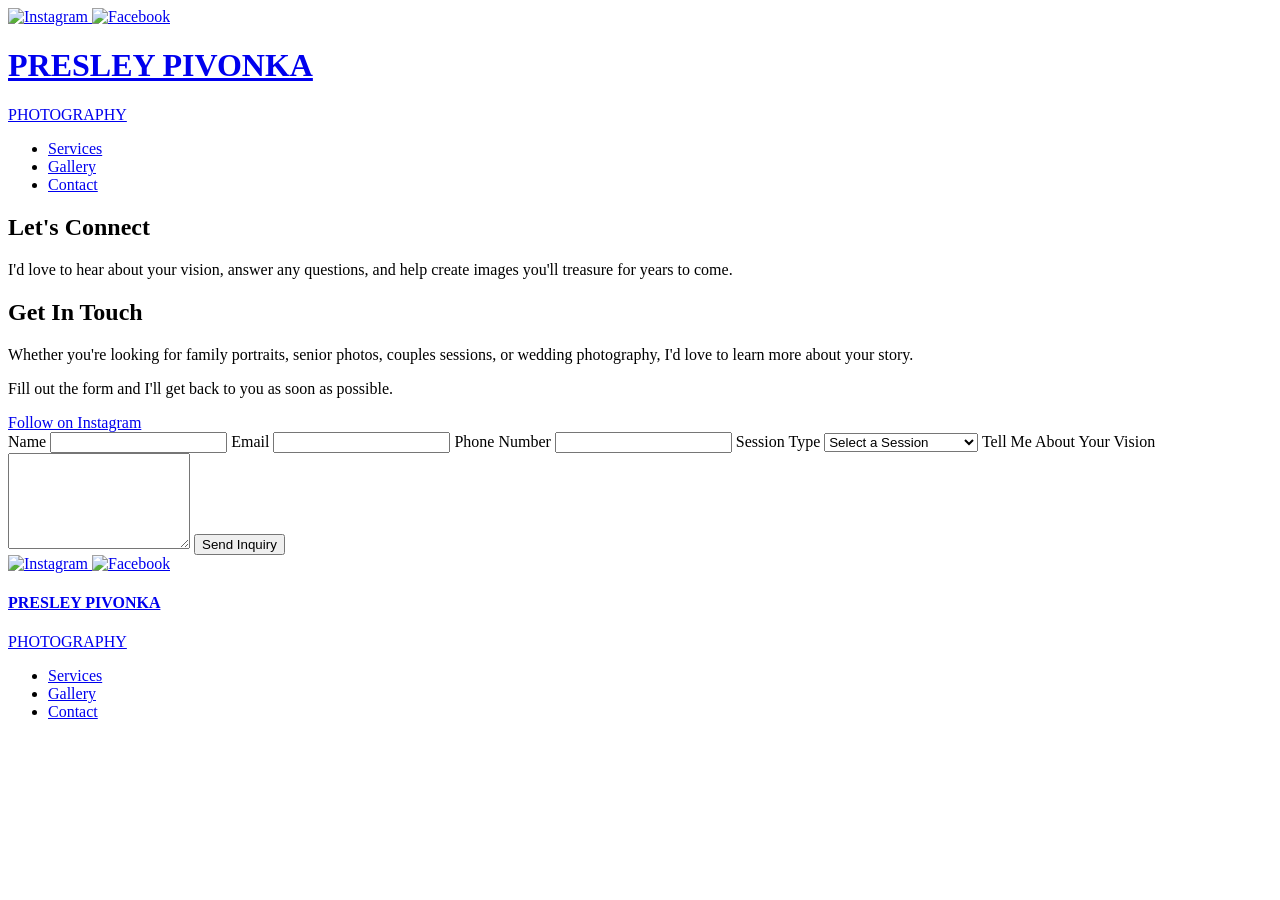
==== contact.html @ f3a0726c "added favicons" ====
<!DOCTYPE html>
<html lang="en">
<head>
    <meta charset="UTF-8">
    <meta name="viewport" content="width=device-width, initial-scale=1.0">

    <title>Contact | Presley Pivonka Photography</title>

    <link rel="preconnect" href="https://fonts.googleapis.com">
    <link rel="preconnect" href="https://fonts.gstatic.com" crossorigin>

    <link href="https://fonts.googleapis.com/css2?family=Cormorant+Garamond:wght@400;600&family=Inter:wght@300;400;500&display=swap" rel="stylesheet">

	<link rel="icon" href="images/branding/favicon.ico" sizes="any">
	<link rel="icon" type="image/png" sizes="32x32" href="images/branding/favicon-32x32.png">
	<link rel="icon" type="image/png" sizes="192x192" href="images/branding/favicon-192x192.png">
	<link rel="apple-touch-icon" href="images/branding/favicon-192x192.png">

    <link rel="stylesheet" href="css/style.css">
</head>

<body>

<header>
    <div class="nav-wrapper">

        <div class="socials">
            <a href="https://instagram.com/presley.pivonka/" target="_blank">
				<img src="images/branding/instagram.png" alt="Instagram">
			</a>

			<a href="https://facebook.com/presley.pivonka" target="_blank">
				<img src="images/branding/facebook.png" alt="Facebook">
			</a>
        </div>

        <a href="index.html" class="logo">
            <h1>PRESLEY PIVONKA</h1>
            <span>PHOTOGRAPHY</span>
        </a>

        <nav>
            <ul>
                <li><a href="services.html">Services</a></li>
                <li><a href="gallery.html">Gallery</a></li>
                <li><a href="contact.html">Contact</a></li>
            </ul>
        </nav>

    </div>
</header>

<main class="container">

    <section class="page-header">
        <h1>Let's Connect</h1>

        <p>
            I'd love to hear about your vision, answer any questions,
            and help create images you'll treasure for years to come.
        </p>
    </section>

    <section class="contact-section">

        <div class="contact-info">

            <h2>Get In Touch</h2>

            <p>
                Whether you're looking for family portraits, senior photos,
                couples sessions, or wedding photography, I'd love to learn
                more about your story.
            </p>

            <p>
                Fill out the form and I'll get back to you as soon as possible.
            </p>

            <div class="contact-social">
                <a href="https://instagram.com/yourprofile" target="_blank">
                    Follow on Instagram
                </a>
            </div>

        </div>

        <form 
			class="contact-form" 
			action="https://formspree.io/f/xqejoepv" 
			method="POST"
		>
			<input
				type="hidden"
				name="_subject"
				value="New Photography Inquiry"
			>

			<input
				type="hidden"
				name="_next"
				value="thank-you.html"
			>
			
			<input
				type="text"
				name="_gotcha"
				style="display:none"
			/>

            <label for="name">Name</label>
            <input
                type="text"
                id="name"
                name="name"
                required
            >

            <label for="email">Email</label>
            <input
                type="email"
                id="email"
                name="email"
                required
            >

            <label for="phone">Phone Number</label>
            <input
                type="tel"
                id="phone"
                name="phone"
            >

            <label for="session-type">Session Type</label>
            <select id="session-type" name="session-type">

                <option value="">Select a Session</option>
                <option>Family Session</option>
                <option>Senior Portraits</option>
                <option>Couples Session</option>
                <option>Engagement Session</option>
                <option>Wedding Photography</option>
                <option>Other</option>

            </select>

            <label for="message">Tell Me About Your Vision</label>
            <textarea
                id="message"
                name="message"
                rows="6"
                required
            ></textarea>

            <button type="submit" class="submit-btn">
                Send Inquiry
            </button>

        </form>

    </section>

</main>

<div class="divider"></div>

<footer>

    <div class="footer-inner">

        <div class="footer-socials">
            <a href="https://instagram.com/presley.pivonka/" target="_blank">
				<img src="images/branding/instagram.png" alt="Instagram">
			</a>

			<a href="https://facebook.com/presley.pivonka" target="_blank">
				<img src="images/branding/facebook.png" alt="Facebook">
			</a>
        </div>

        <a href="index.html" class="footer-logo">
            <h4>PRESLEY PIVONKA</h4>
            <span>PHOTOGRAPHY</span>
        </a>

        <div class="footer-links">
            <ul>
                <li><a href="services.html">Services</a></li>
                <li><a href="gallery.html">Gallery</a></li>
                <li><a href="contact.html">Contact</a></li>
            </ul>
        </div>

    </div>

</footer>

</body>
</html>
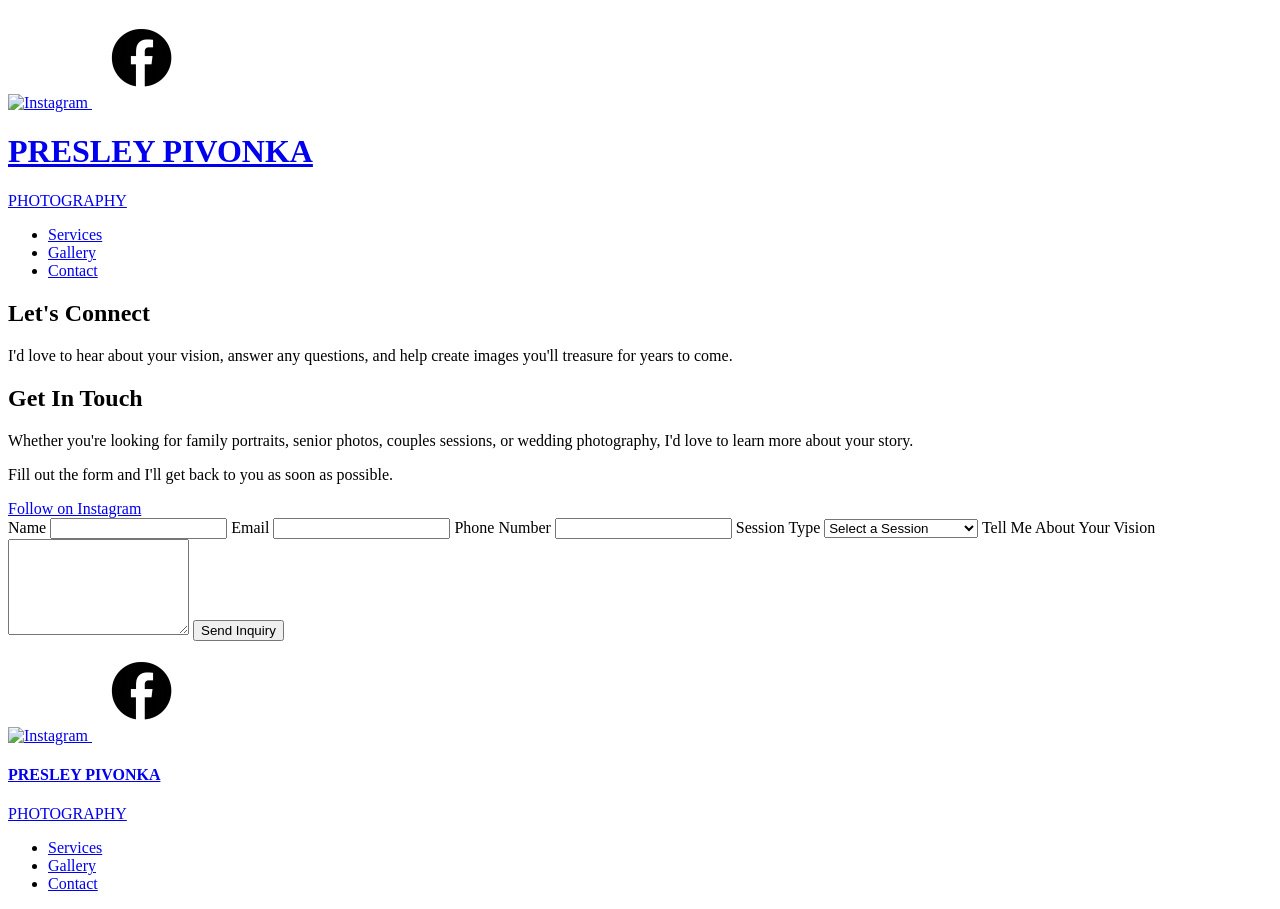
==== commit 2e1cc1fe: "Minor bug fixes" ====
--- a/contact.html
+++ b/contact.html
@@ -78,7 +78,7 @@
             </p>
 
             <div class="contact-social">
-                <a href="https://instagram.com/yourprofile" target="_blank">
+                <a href="https://instagram.com/presley.pivonka/" target="_blank">
                     Follow on Instagram
                 </a>
             </div>
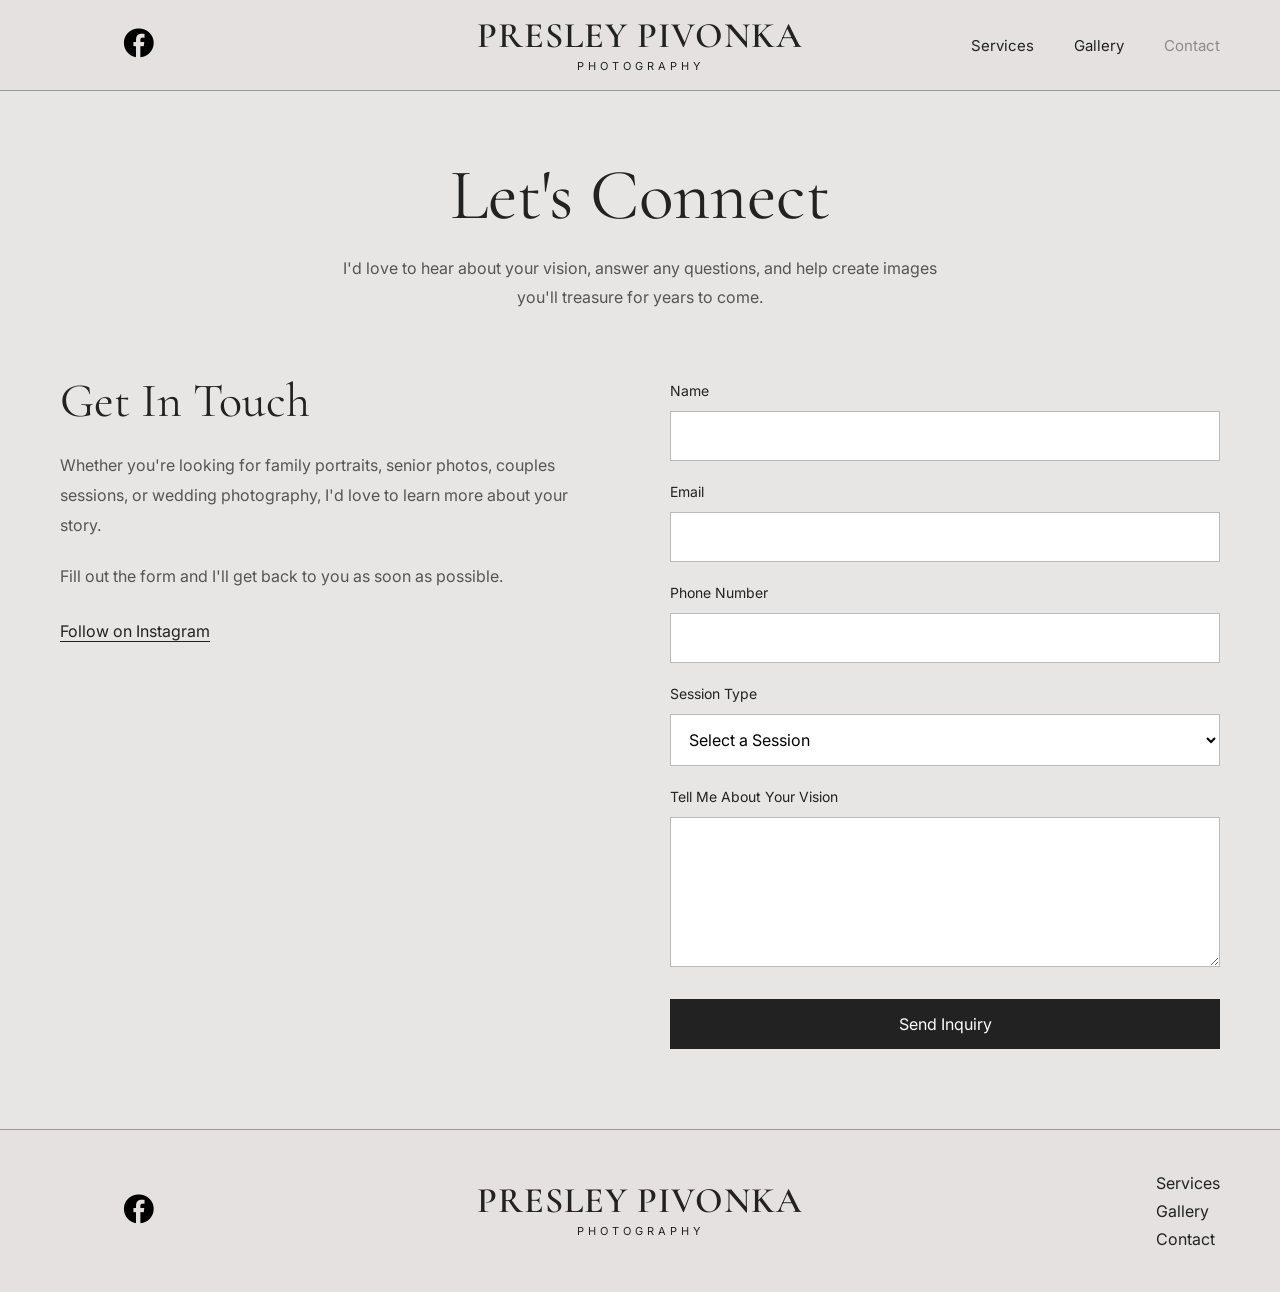
==== commit 2b7cdd5c: "Code cleanup" ====
--- a/contact.html
+++ b/contact.html
@@ -3,13 +3,14 @@
 <head>
     <meta charset="UTF-8">
     <meta name="viewport" content="width=device-width, initial-scale=1.0">
+	<meta name="description" content="Presley Pivonka Photography — capturing authentic family, senior, couples, and wedding moments in the Midwest.">
 
     <title>Contact | Presley Pivonka Photography</title>
 
     <link rel="preconnect" href="https://fonts.googleapis.com">
     <link rel="preconnect" href="https://fonts.gstatic.com" crossorigin>
 
-    <link href="https://fonts.googleapis.com/css2?family=Cormorant+Garamond:wght@400;600&family=Inter:wght@300;400;500&display=swap" rel="stylesheet">
+    <link href="https://fonts.googleapis.com/css2?family=Cormorant+Garamond:wght@300;400;600&family=Inter:wght@300;400;500&display=swap" rel="stylesheet">
 
 	<link rel="icon" href="images/branding/favicon.ico" sizes="any">
 	<link rel="icon" type="image/png" sizes="32x32" href="images/branding/favicon-32x32.png">
@@ -25,25 +26,25 @@
     <div class="nav-wrapper">
 
         <div class="socials">
-            <a href="https://instagram.com/presley.pivonka/" target="_blank">
-				<img src="images/branding/instagram.png" alt="Instagram">
-			</a>
-
-			<a href="https://facebook.com/presley.pivonka" target="_blank">
-				<img src="images/branding/facebook.png" alt="Facebook">
+            <a href="https://instagram.com/presley.pivonka/" target="_blank" rel="noopener noreferrer" aria-label="Presley Pivonka on Instagram">
+				<img src="images/branding/instagram.png" alt="">
+			</a>
+
+			<a href="https://facebook.com/presley.pivonka" target="_blank" rel="noopener noreferrer" aria-label="Presley Pivonka on Facebook">
+				<img src="images/branding/facebook.png" alt="">
 			</a>
         </div>
 
         <a href="index.html" class="logo">
-            <h1>PRESLEY PIVONKA</h1>
+            <p class="logo-name">PRESLEY PIVONKA</p>
             <span>PHOTOGRAPHY</span>
         </a>
 
-        <nav>
+        <nav aria-label="Main navigation">
             <ul>
                 <li><a href="services.html">Services</a></li>
                 <li><a href="gallery.html">Gallery</a></li>
-                <li><a href="contact.html">Contact</a></li>
+                <li><a href="contact.html" aria-current="page">Contact</a></li>
             </ul>
         </nav>
 
@@ -78,7 +79,7 @@
             </p>
 
             <div class="contact-social">
-                <a href="https://instagram.com/presley.pivonka/" target="_blank">
+                <a href="https://instagram.com/presley.pivonka/" target="_blank" rel="noopener noreferrer">
                     Follow on Instagram
                 </a>
             </div>
@@ -99,12 +100,14 @@
 			<input
 				type="hidden"
 				name="_next"
-				value="thank-you.html"
+				value="https://presleypivonkaphotography.com/thank-you.html"
 			>
 			
 			<input
 				type="text"
 				name="_gotcha"
+				tabindex="-1"
+				autocomplete="off"
 				style="display:none"
 			/>
 
@@ -113,6 +116,7 @@
                 type="text"
                 id="name"
                 name="name"
+				autocomplete="name"
                 required
             >
 
@@ -121,6 +125,7 @@
                 type="email"
                 id="email"
                 name="email"
+				autocomplete="email"
                 required
             >
 
@@ -129,6 +134,7 @@
                 type="tel"
                 id="phone"
                 name="phone"
+				autocomplete="tel"
             >
 
             <label for="session-type">Session Type</label>
@@ -169,17 +175,17 @@
     <div class="footer-inner">
 
         <div class="footer-socials">
-            <a href="https://instagram.com/presley.pivonka/" target="_blank">
-				<img src="images/branding/instagram.png" alt="Instagram">
-			</a>
-
-			<a href="https://facebook.com/presley.pivonka" target="_blank">
-				<img src="images/branding/facebook.png" alt="Facebook">
+            <a href="https://instagram.com/presley.pivonka/" target="_blank" rel="noopener noreferrer" aria-label="Presley Pivonka on Instagram">
+				<img src="images/branding/instagram.png" alt="">
+			</a>
+
+			<a href="https://facebook.com/presley.pivonka" target="_blank" rel="noopener noreferrer" aria-label="Presley Pivonka on Facebook">
+				<img src="images/branding/facebook.png" alt="">
 			</a>
         </div>
 
         <a href="index.html" class="footer-logo">
-            <h4>PRESLEY PIVONKA</h4>
+            <p class="logo-name">PRESLEY PIVONKA</p>
             <span>PHOTOGRAPHY</span>
         </a>
 
--- a/css/style.css
+++ b/css/style.css
@@ -0,0 +1,701 @@
+/* =====================
+   CSS VARIABLES
+===================== */
+
+:root {
+    --bg:           #e8e5e5;
+    --surface:      #e5e1e1;
+    --text:         #222;
+    --muted:        #555;
+    --border:       #bbb;
+    --border-light: #ddd;
+    --border-mid:   #999;
+    --white:        #fff;
+}
+
+/* =====================
+   GLOBAL
+===================== */
+
+html {
+    scroll-behavior: smooth;
+}
+
+a:focus-visible,
+button:focus-visible,
+input:focus-visible,
+select:focus-visible,
+textarea:focus-visible {
+    outline: 2px solid var(--text);
+    outline-offset: 2px;
+}
+
+* {
+    margin: 0;
+    padding: 0;
+    box-sizing: border-box;
+}
+
+img {
+    max-width: 100%;
+    display: block;
+}
+
+body {
+    background: var(--bg);
+    color: var(--text);
+    font-family: 'Inter', sans-serif;
+}
+
+/* =====================
+   HEADER
+===================== */
+
+header {
+    background: var(--surface);
+    border-bottom: 1px solid var(--border-mid);
+}
+
+.nav-wrapper {
+    max-width: 1200px;
+    width: 100%;
+    margin: auto;
+    padding: 0 20px;
+    height: 90px;
+
+    display: grid;
+    grid-template-columns: 1fr auto 1fr;
+    align-items: center;
+}
+
+/* Logo Link */
+
+.logo {
+    text-align: center;
+    line-height: 1.1;
+    text-decoration: none;
+    color: var(--text);
+    display: block;
+    cursor: pointer;
+    transition: opacity .3s ease;
+}
+
+.logo:hover {
+    opacity: .8;
+}
+
+/* Shared styles for <h1> (home) and <p class="logo-name"> (inner pages) */
+.logo h1,
+.logo-name {
+    font-family: 'Cormorant Garamond', serif;
+    font-size: 36px;
+    letter-spacing: 1px;
+    font-weight: 600;
+    margin: 0;
+}
+
+.logo span {
+    font-size: 11px;
+    letter-spacing: 4px;
+}
+
+/* Social Images */
+
+.socials {
+    justify-self: start;
+}
+
+.socials a {
+    display: inline-block;
+}
+
+.socials img {
+    width: 50px;
+    height: auto;
+    display: block;
+    transition: opacity .3s ease;
+}
+
+.socials img:hover {
+    opacity: .8;
+}
+
+/* Navigation */
+
+nav {
+    justify-self: end;
+}
+
+nav ul {
+    display: flex;
+    list-style: none;
+    gap: 40px;
+}
+
+nav a {
+    text-decoration: none;
+    color: var(--text);
+    font-size: 15px;
+    transition: opacity .3s ease;
+}
+
+nav a:hover {
+    opacity: .7;
+}
+
+/* Active page indicator */
+nav a[aria-current="page"] {
+    opacity: .45;
+    pointer-events: none;
+}
+
+/* =====================
+   MAIN CONTENT
+===================== */
+
+.container {
+    max-width: 1200px;
+    width: 100%;
+    margin: 25px auto 0;
+    padding: 0 20px;
+}
+
+/* Hero Images */
+
+.hero-grid {
+    display: grid;
+    grid-template-columns: 1fr 1fr;
+    gap: 12px;
+}
+
+.hero-grid img {
+    width: 100%;
+    height: 800px;
+    object-fit: cover;
+    display: block;
+}
+
+/* =====================
+   ABOUT SECTION
+===================== */
+
+.about {
+    margin-top: 28px;
+
+    display: grid;
+    grid-template-columns: 38% 62%;
+    gap: 18px;
+    align-items: start;
+}
+
+.about-image img {
+    width: 100%;
+    aspect-ratio: 4 / 5;
+    object-fit: cover;
+    border: 1px solid var(--muted);
+}
+
+.about-content small {
+    display: block;
+    margin-bottom: 14px;
+    font-size: 14px;
+}
+
+.about-content h2 {
+    font-size: 58px;
+    font-weight: 300;
+    margin-bottom: 25px;
+    font-family: 'Cormorant Garamond', serif;
+}
+
+.about-content p {
+    max-width: 520px;
+    line-height: 1.9;
+    color: var(--muted);
+    margin-bottom: 22px;
+}
+
+/* =====================
+   CTA
+===================== */
+
+.cta {
+    text-align: center;
+    margin: 55px 0 40px;
+}
+
+.cta h3 {
+    font-family: 'Cormorant Garamond', serif;
+    font-size: 64px;
+    font-weight: 400;
+    margin-bottom: 30px;
+}
+
+/* Reset service-btn margin when used inside .cta */
+.cta .service-btn {
+    margin: 0;
+}
+
+/* =====================
+   DIVIDER
+===================== */
+
+.divider {
+    border-top: 1px solid var(--border-mid);
+}
+
+/* =====================
+   FOOTER
+===================== */
+
+footer {
+    background: var(--surface);
+    padding: 35px 0;
+}
+
+.footer-inner {
+    max-width: 1200px;
+    width: 100%;
+    margin: auto;
+    padding: 0 20px;
+
+    display: grid;
+    grid-template-columns: 1fr auto 1fr;
+    align-items: center;
+}
+
+/* Footer Social Images */
+
+.footer-socials {
+    justify-self: start;
+}
+
+.footer-socials a {
+    display: inline-block;
+}
+
+.footer-socials img {
+    width: 50px;
+    height: auto;
+    display: block;
+    transition: opacity .3s ease;
+}
+
+.footer-socials img:hover {
+    opacity: .8;
+}
+
+/* Footer Logo Link */
+
+.footer-logo {
+    text-align: center;
+    text-decoration: none;
+    color: var(--text);
+    display: block;
+    cursor: pointer;
+    transition: opacity .3s ease;
+}
+
+.footer-logo:hover {
+    opacity: .8;
+}
+
+/* Shared between old <h4> and new <p class="logo-name"> in footer */
+.footer-logo h4,
+.footer-logo .logo-name {
+    font-family: 'Cormorant Garamond', serif;
+    font-size: 36px;
+    line-height: 1;
+    font-weight: 600;
+    margin: 0;
+}
+
+.footer-logo span {
+    font-size: 11px;
+    letter-spacing: 4px;
+}
+
+.footer-links {
+    justify-self: end;
+}
+
+.footer-links ul {
+    list-style: none;
+}
+
+.footer-links li {
+    margin: 8px 0;
+}
+
+.footer-links a {
+    text-decoration: none;
+    color: var(--text);
+    transition: opacity .3s ease;
+}
+
+.footer-links a:hover {
+    opacity: .7;
+}
+
+/* =====================
+   TABLET
+===================== */
+
+@media (max-width: 900px) {
+
+    .nav-wrapper,
+    .footer-inner {
+        grid-template-columns: 1fr;
+        gap: 20px;
+        height: auto;
+        padding: 20px;
+        text-align: center;
+    }
+
+    nav,
+    .footer-links {
+        justify-self: center;
+    }
+
+    .socials,
+    .footer-socials {
+        justify-self: center;
+    }
+
+    nav ul {
+        flex-wrap: wrap;
+        justify-content: center;
+        gap: 20px;
+    }
+
+    .hero-grid {
+        grid-template-columns: 1fr;
+        gap: 20px;
+    }
+
+    .hero-grid img {
+        height: auto;
+        aspect-ratio: 4/5;
+    }
+
+    .about {
+        grid-template-columns: 1fr;
+        gap: 30px;
+    }
+
+    .about-content {
+        text-align: center;
+    }
+
+    .about-content p {
+        max-width: 100%;
+    }
+
+    .about-content h2 {
+        font-size: 42px;
+    }
+
+    .cta {
+        padding: 0 20px;
+    }
+
+    .cta h3 {
+        font-size: 42px;
+        line-height: 1.2;
+    }
+}
+
+/* =====================
+   MOBILE
+===================== */
+
+@media (max-width: 480px) {
+
+    .container {
+        padding: 0 16px;
+    }
+
+    .nav-wrapper,
+    .footer-inner {
+        padding: 16px;
+    }
+
+    .logo h1,
+    .logo-name {
+        font-size: 28px;
+    }
+
+    .about-content h2 {
+        font-size: 34px;
+    }
+
+    .cta h3 {
+        font-size: 32px;
+    }
+
+    nav ul {
+        gap: 15px;
+    }
+
+    .socials img,
+    .footer-socials img {
+        width: 40px;
+    }
+}
+
+/* =====================
+   GALLERY PAGE
+===================== */
+
+.page-header {
+    text-align: center;
+    margin: 60px 0;
+}
+
+.page-header h1 {
+    font-family: 'Cormorant Garamond', serif;
+    font-size: 72px;
+    font-weight: 400;
+    margin-bottom: 15px;
+}
+
+.page-header p {
+    max-width: 600px;
+    margin: 0 auto;
+    line-height: 1.8;
+    color: var(--muted);
+}
+
+.gallery-section {
+    margin-bottom: 80px;
+}
+
+.gallery-section h2 {
+    font-family: 'Cormorant Garamond', serif;
+    font-size: 48px;
+    font-weight: 400;
+    margin-bottom: 25px;
+    text-align: center;
+}
+
+.gallery-grid {
+    display: grid;
+    grid-template-columns: repeat(auto-fit, minmax(300px, 1fr));
+    gap: 20px;
+}
+
+/* Wrapper clips the scale-on-hover so images don't bleed outside their cell */
+.gallery-item {
+    overflow: hidden;
+}
+
+.gallery-item img {
+    width: 100%;
+    aspect-ratio: 4/5;
+    object-fit: cover;
+    display: block;
+    transition: transform .3s ease;
+}
+
+.gallery-item img:hover {
+    transform: scale(1.02);
+}
+
+@media (max-width: 768px) {
+
+    .page-header h1 {
+        font-size: 52px;
+    }
+
+    .gallery-section h2 {
+        font-size: 36px;
+    }
+
+    .gallery-grid {
+        grid-template-columns: 1fr;
+    }
+}
+
+/* =====================
+   CONTACT PAGE
+===================== */
+
+.contact-section {
+    display: grid;
+    grid-template-columns: 1fr 1fr;
+    gap: 60px;
+    margin-bottom: 80px;
+}
+
+.contact-info h2 {
+    font-family: 'Cormorant Garamond', serif;
+    font-size: 48px;
+    font-weight: 400;
+    margin-bottom: 20px;
+}
+
+.contact-info p {
+    line-height: 1.9;
+    color: var(--muted);
+    margin-bottom: 20px;
+}
+
+.contact-social {
+    margin-top: 30px;
+}
+
+.contact-social a {
+    text-decoration: none;
+    color: var(--text);
+    border-bottom: 1px solid var(--text);
+    transition: opacity .3s ease;
+}
+
+.contact-social a:hover {
+    opacity: .7;
+}
+
+.contact-form {
+    display: flex;
+    flex-direction: column;
+    gap: 12px;
+}
+
+.contact-form label {
+    font-size: 14px;
+    margin-top: 10px;
+}
+
+.contact-form input,
+.contact-form select,
+.contact-form textarea {
+    padding: 14px;
+    border: 1px solid var(--border);
+    background: var(--white);
+    font-size: 16px;
+    font-family: 'Inter', sans-serif;
+}
+
+.contact-form textarea {
+    resize: vertical;
+}
+
+.submit-btn {
+    margin-top: 20px;
+    padding: 15px;
+    border: none;
+    background: var(--text);
+    color: var(--white);
+    cursor: pointer;
+    font-size: 16px;
+    font-family: 'Inter', sans-serif;
+    transition: opacity .3s ease;
+}
+
+.submit-btn:hover {
+    opacity: .85;
+}
+
+@media (max-width: 900px) {
+
+    .contact-section {
+        grid-template-columns: 1fr;
+        gap: 40px;
+    }
+
+    .contact-info {
+        text-align: center;
+    }
+
+    .contact-info h2 {
+        font-size: 40px;
+    }
+}
+
+/* =====================
+   SERVICES PAGE
+===================== */
+
+.services-grid {
+    display: grid;
+    grid-template-columns: repeat(auto-fit, minmax(300px, 1fr));
+    gap: 30px;
+    margin-bottom: 80px;
+}
+
+.service-card {
+    background: var(--white);
+    overflow: hidden;
+    border: 1px solid var(--border-light);
+}
+
+.service-card img {
+    width: 100%;
+    aspect-ratio: 4/3;
+    object-fit: cover;
+    display: block;
+}
+
+.service-card h2 {
+    font-family: 'Cormorant Garamond', serif;
+    font-size: 36px;
+    font-weight: 400;
+    padding: 25px 25px 10px;
+}
+
+.service-card p {
+    padding: 0 25px;
+    line-height: 1.8;
+    color: var(--muted);
+}
+
+.service-card h3 {
+    padding: 20px 25px;
+    font-size: 18px;
+    font-weight: 500;
+}
+
+.service-btn {
+    display: inline-block;
+    margin: 0 25px 25px;
+    padding: 12px 24px;
+    background: var(--text);
+    color: var(--white);
+    text-decoration: none;
+    font-family: 'Inter', sans-serif;
+    transition: opacity .3s ease;
+}
+
+.service-btn:hover {
+    opacity: .85;
+}
+
+.services-cta {
+    text-align: center;
+    padding: 80px 20px;
+}
+
+.services-cta h2 {
+    font-family: 'Cormorant Garamond', serif;
+    font-size: 52px;
+    font-weight: 400;
+    margin-bottom: 20px;
+}
+
+.services-cta p {
+    max-width: 600px;
+    margin: 0 auto 30px;
+    line-height: 1.8;
+    color: var(--muted);
+}
+
+@media (max-width: 768px) {
+
+    .services-cta h2 {
+        font-size: 38px;
+    }
+
+    .service-card h2 {
+        font-size: 30px;
+    }
+}
